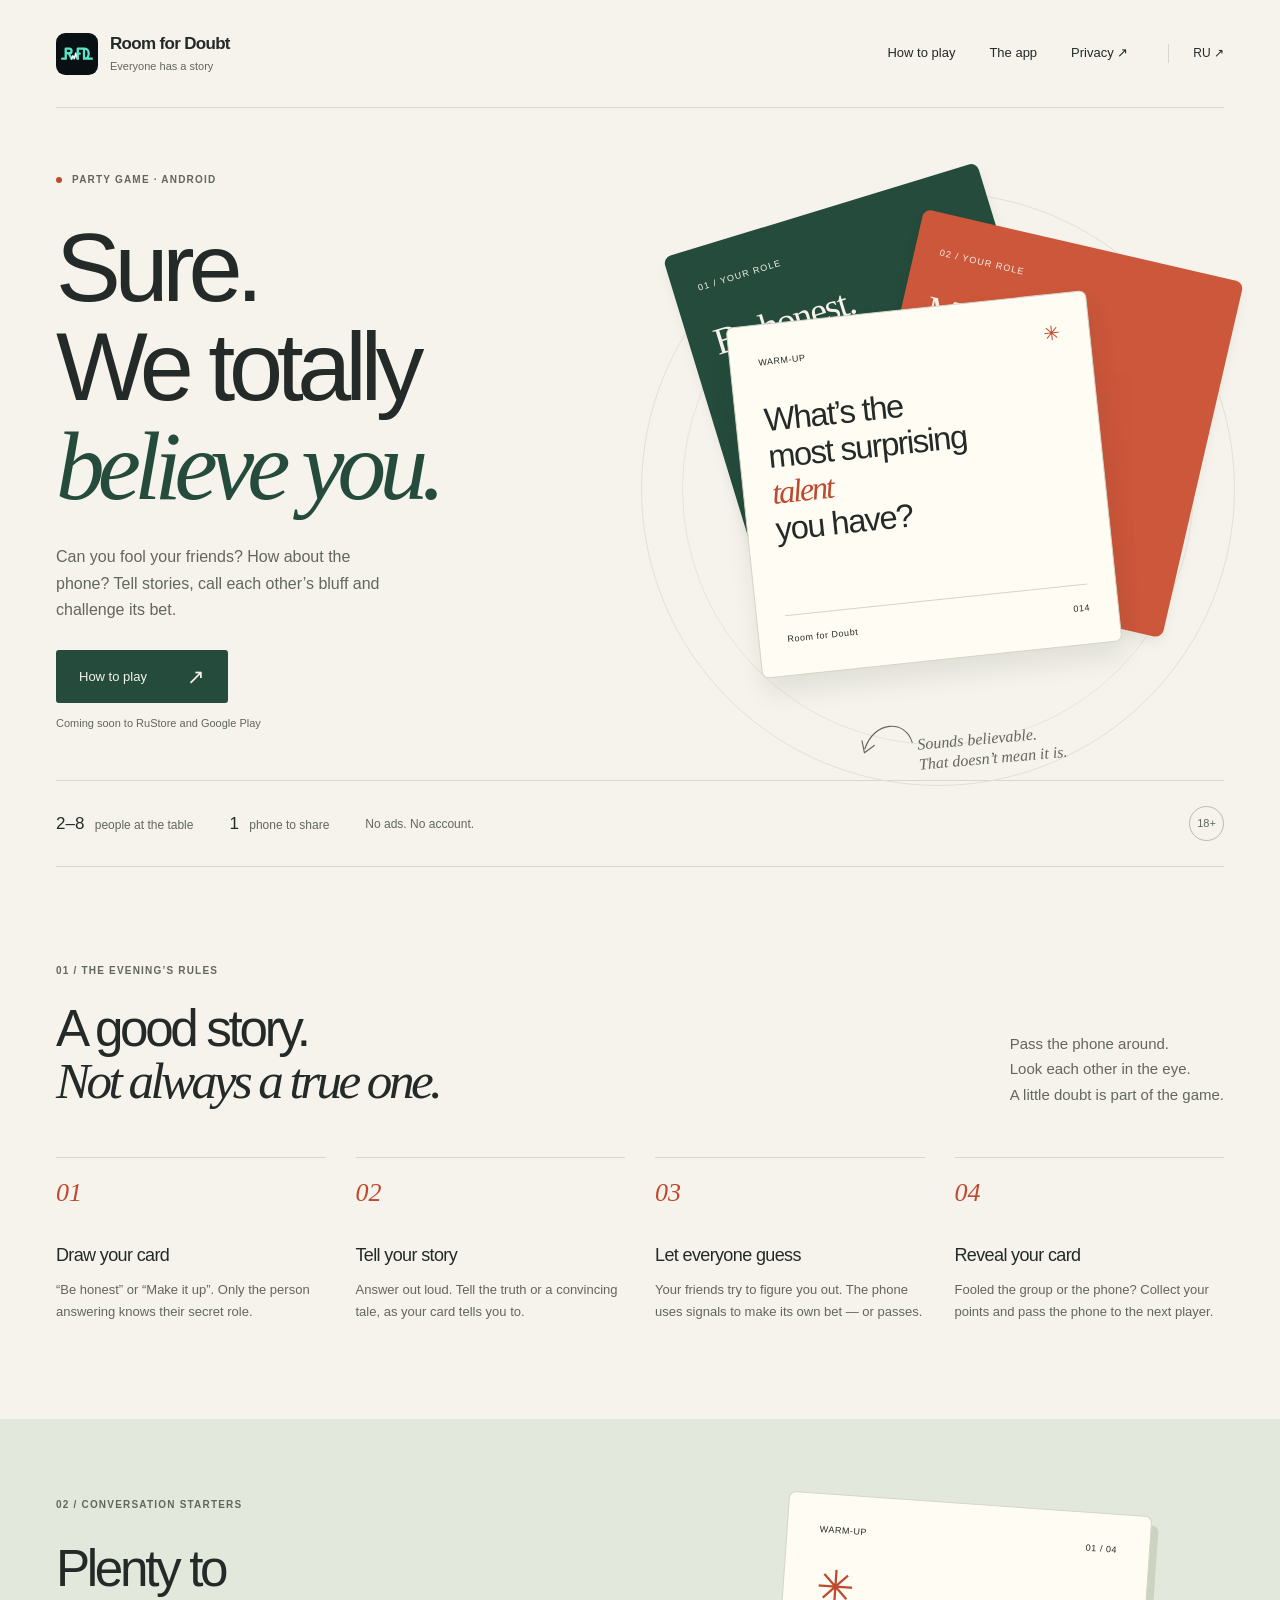
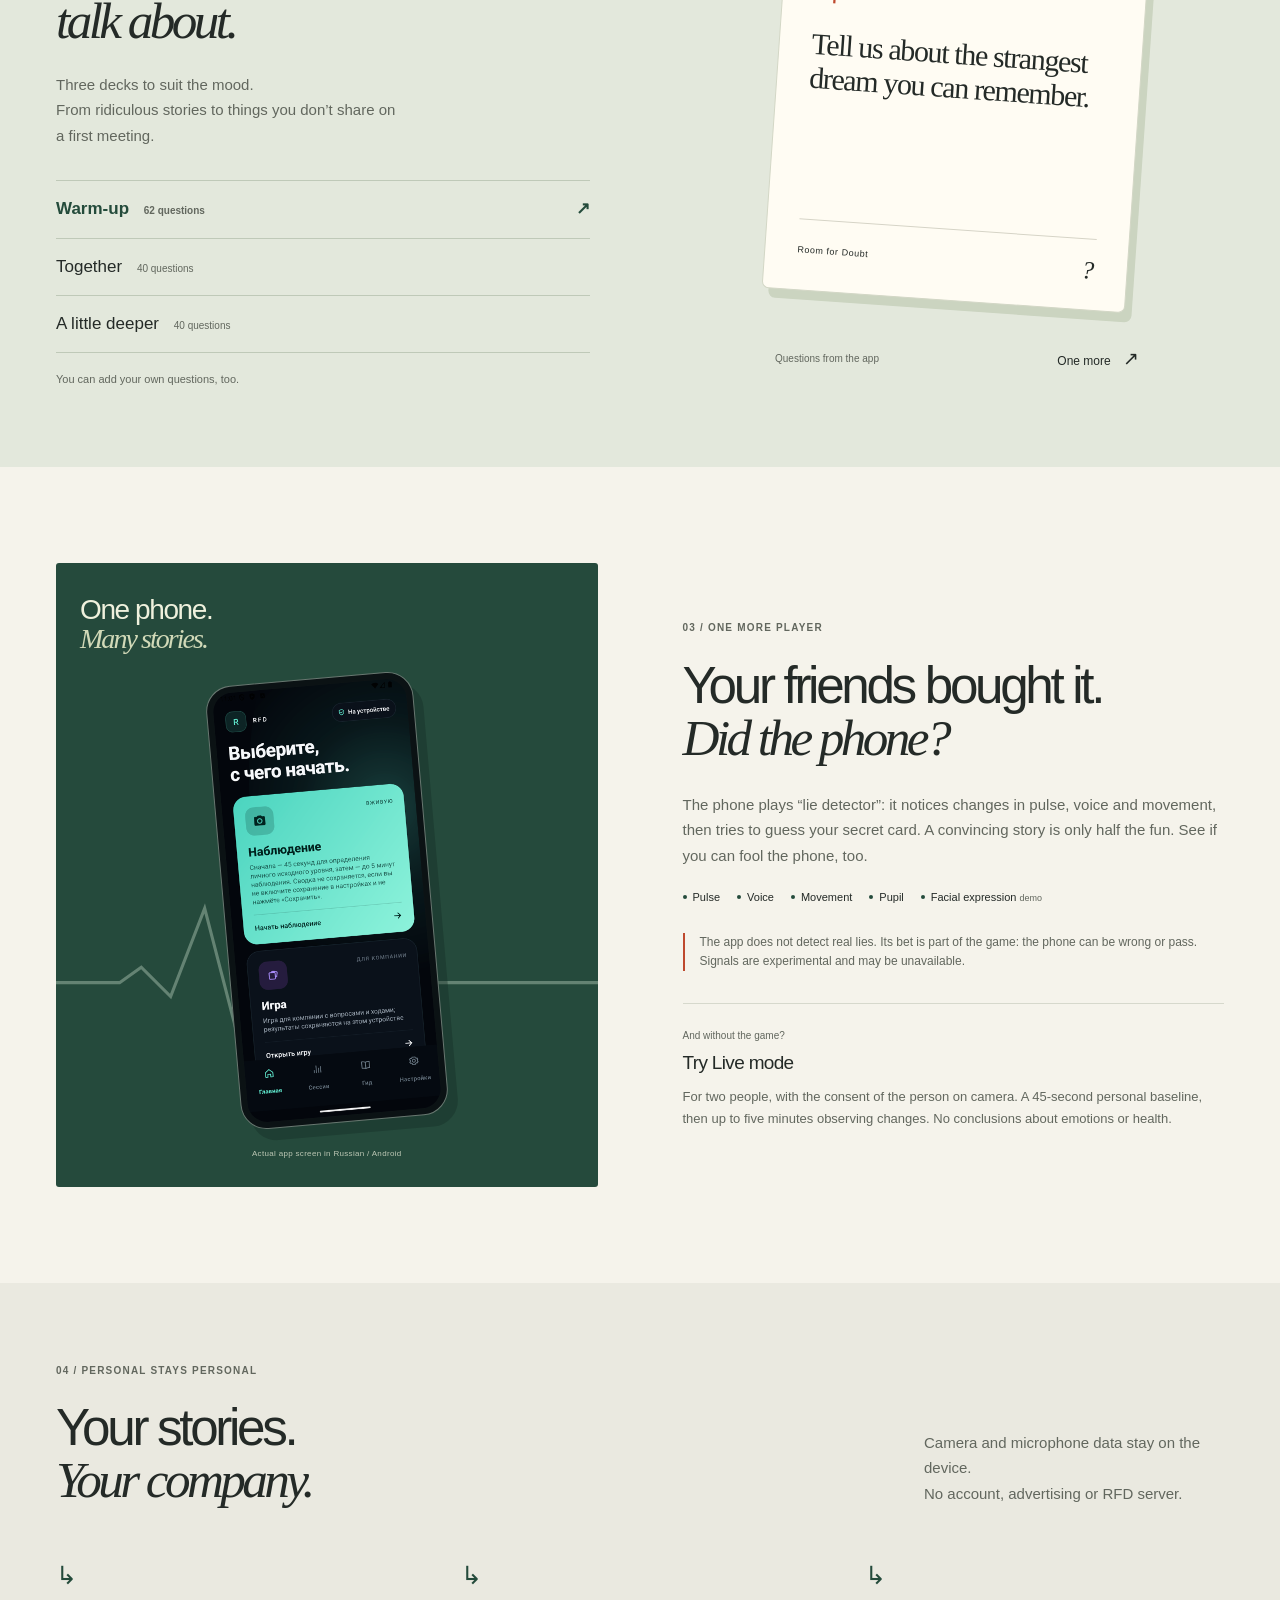
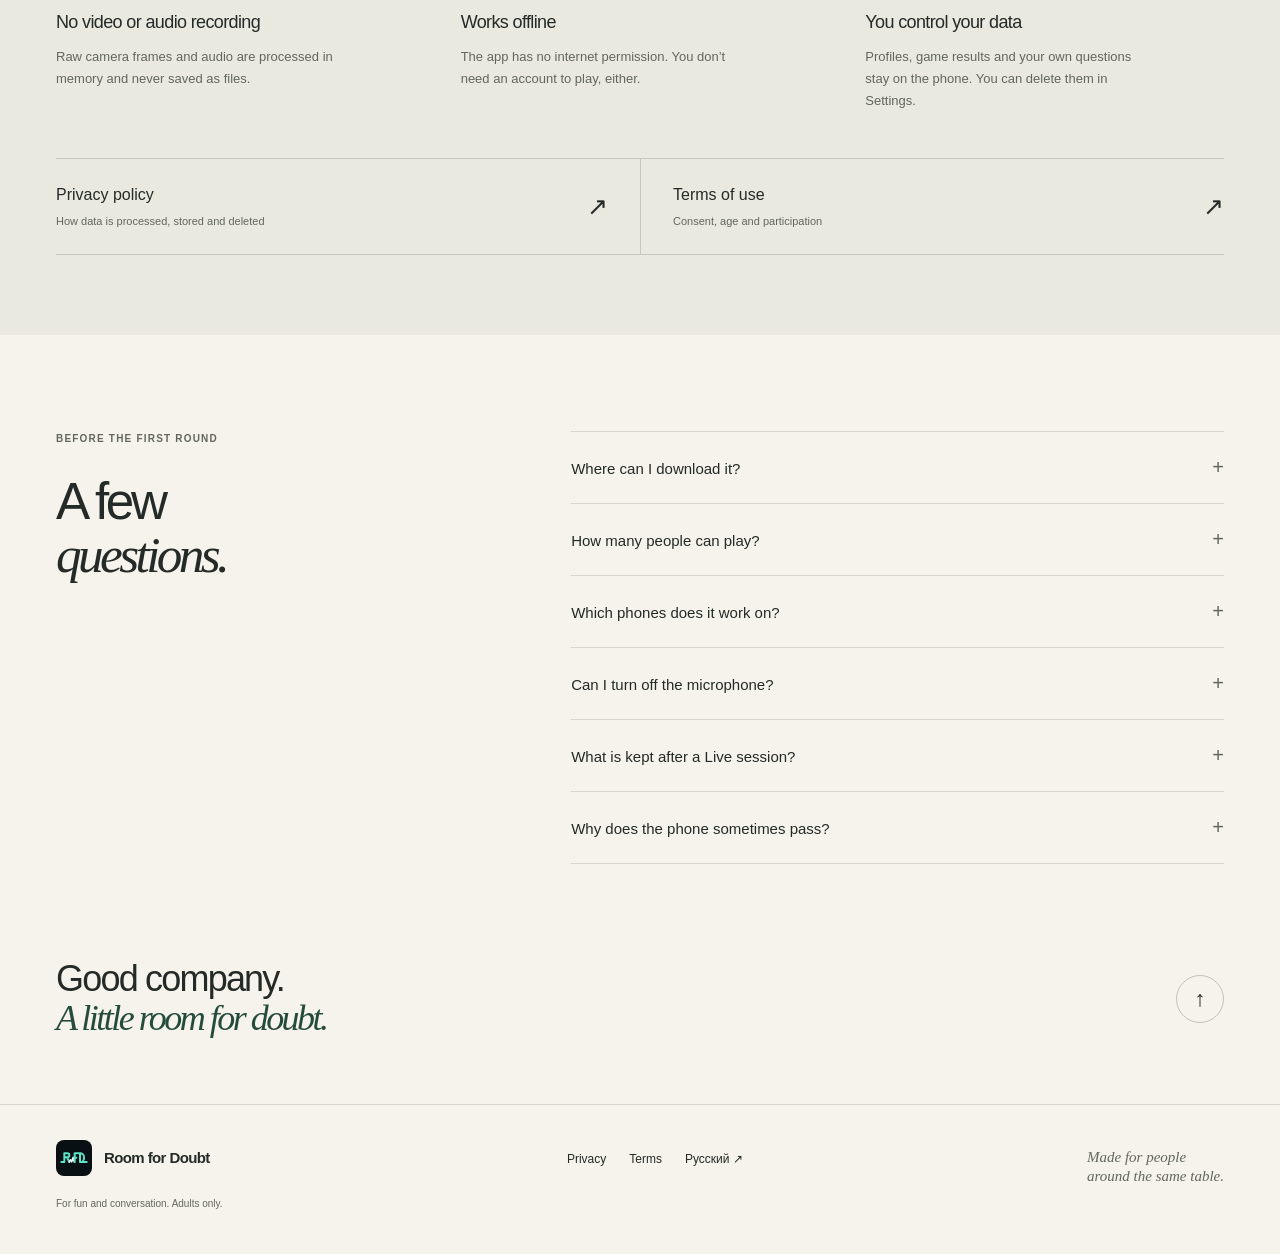
==== en.html @ 17f48a4b "Publish Room for Doubt website in Russian and English" ====
<!doctype html>
<html lang="en">
<head>
  <meta charset="utf-8">
  <meta name="viewport" content="width=device-width, initial-scale=1">
  <meta name="theme-color" content="#f5f3eb">
  <title>Room for Doubt — everyone has a story</title>
  <meta name="description" content="A party game on one phone. Tell stories, guess secret cards and challenge the phone’s bet. 2–8 players, Android, no video or audio recording.">
  <meta property="og:title" content="Room for Doubt — everyone has a story">
  <meta property="og:description" content="One tells a story. The others have their doubts. A party game on one phone.">
  <link rel="icon" href="assets/icon.svg" type="image/svg+xml">
  <link rel="alternate" hreflang="ru" href="index.html">
  <link rel="stylesheet" href="assets/site.css">
  <script src="assets/site.js" defer></script>
</head>
<body>
  <a class="skip-link" href="#main">Skip to content</a>
  <header class="site-header" id="top">
    <div class="wrap nav">
      <a class="brand" href="en.html" aria-label="Room for Doubt — home">
        <img src="assets/icon.svg" width="42" height="42" alt="">
        <span>Room for Doubt<span class="brand-caption">Everyone has a story</span></span>
      </a>
      <nav class="menu" aria-label="Main navigation">
        <a href="#game">How to play</a>
        <a href="#about">The app</a>
        <a href="privacy.html#english">Privacy <span aria-hidden="true">↗</span></a>
      </nav>
      <a class="lang" href="index.html" lang="ru" aria-label="Русская версия">RU <span aria-hidden="true">↗</span></a>
    </div>
  </header>

  <main id="main">
    <section class="hero wrap" aria-labelledby="hero-title">
      <div class="hero-copy">
        <p class="eyebrow"><span class="status-dot" aria-hidden="true"></span> Party game · Android</p>
        <h1 id="hero-title">Sure.<br>We totally<br><em>believe you.</em></h1>
        <p class="hero-description">Can you fool your friends? How about the phone? Tell stories, call each other’s bluff and challenge its bet.</p>
        <a class="button" href="#game">How to play <span aria-hidden="true">↗</span></a>
        <p class="release-note">Coming soon to RuStore and Google Play</p>
      </div>
      <div class="hero-table" aria-label="Game cards: tell the truth, make it up and a sample question">
        <div class="table-orbit" aria-hidden="true"></div>
        <div class="role-card role-truth" aria-hidden="true"><span>01 / Your role</span><strong>Be honest.</strong><span class="role-mark">✳</span></div>
        <div class="role-card role-fiction" aria-hidden="true"><span>02 / Your role</span><strong>Make it up.</strong><span class="role-mark">✳</span></div>
        <div class="hero-question">
          <div class="card-meta"><span>Warm-up</span><span aria-hidden="true">✳</span></div>
          <p>What’s the<br>most surprising<br><em>talent</em><br>you have?</p>
          <div class="card-bottom"><span>Room for Doubt</span><span>014</span></div>
        </div>
        <div class="table-note"><svg viewBox="0 0 76 55" fill="none" aria-hidden="true"><path d="M4 8c1 32 41 40 62 8M53 17l15-6-1 16" stroke="currentColor" stroke-width="1.5" stroke-linecap="round" stroke-linejoin="round"/></svg><span>Sounds believable.<br>That doesn’t mean it is.</span></div>
      </div>
      <div class="hero-facts" aria-label="About the game">
        <span><b>2–8</b> people at the table</span><span><b>1</b> phone to share</span><span>No ads. No account.</span><span class="age">18+</span>
      </div>
    </section>

    <section id="game" class="section wrap">
      <div class="section-heading">
        <div><p class="eyebrow">01 / The evening’s rules</p><h2>A good story.<br><em>Not always a true one.</em></h2></div>
        <p class="section-intro">Pass the phone around.<br>Look each other in the eye.<br>A little doubt is part of the game.</p>
      </div>
      <ol class="rules">
        <li><span class="step-number">01</span><h3>Draw your card</h3><p>“Be honest” or “Make it up”. Only the person answering knows their secret role.</p></li>
        <li><span class="step-number">02</span><h3>Tell your story</h3><p>Answer out loud. Tell the truth or a convincing tale, as your card tells you to.</p></li>
        <li><span class="step-number">03</span><h3>Let everyone guess</h3><p>Your friends try to figure you out. The phone uses signals to make its own bet — or passes.</p></li>
        <li><span class="step-number">04</span><h3>Reveal your card</h3><p>Fooled the group or the phone? Collect your points and pass the phone to the next player.</p></li>
      </ol>
    </section>

    <section class="questions-section" id="questions" aria-labelledby="questions-title">
      <div class="wrap questions-layout">
        <div class="questions-copy">
          <p class="eyebrow">02 / Conversation starters</p>
          <h2 id="questions-title">Plenty to<br><em>talk about.</em></h2>
          <p class="section-intro">Three decks to suit the mood.<br>From ridiculous stories to things you don’t share on a first meeting.</p>
          <div class="deck-choices" aria-label="Choose a question deck" hidden>
            <button type="button" class="deck-choice" data-deck="warmup" aria-pressed="true"><span>Warm-up <small>62 questions</small></span><span aria-hidden="true">↗</span></button>
            <button type="button" class="deck-choice" data-deck="together" aria-pressed="false"><span>Together <small>40 questions</small></span><span aria-hidden="true">↗</span></button>
            <button type="button" class="deck-choice" data-deck="deeper" aria-pressed="false"><span>A little deeper <small>40 questions</small></span><span aria-hidden="true">↗</span></button>
          </div>
          <noscript><p class="no-script-decks">Warm-up — 62 questions<br>Together — 40 questions<br>A little deeper — 40 questions</p></noscript>
          <p class="small-note">You can add your own questions, too.</p>
        </div>
        <div class="question-preview">
          <article class="sample-card" aria-live="polite" aria-atomic="true">
            <div class="card-meta"><span id="sample-deck">Warm-up</span><span id="sample-count">01 / 04</span></div>
            <span class="sample-asterisk" aria-hidden="true">✳</span>
            <p id="sample-question">Tell us about the strangest dream you can remember.</p>
            <div class="card-bottom"><span>Room for Doubt</span><span>?</span></div>
          </article>
          <div class="preview-controls"><span>Questions from the app</span><button class="next-question" type="button" aria-label="Next question" hidden>One more <span aria-hidden="true">↗</span></button></div>
        </div>
      </div>
    </section>

    <section id="about" class="section wrap">
      <div class="app-layout">
        <div class="app-visual">
          <span class="visual-label">One phone.<br><em>Many stories.</em></span>
          <div class="phone"><img src="assets/home-ru.png" alt="Russian app home screen showing Live and Game modes" width="360" height="800" loading="lazy"></div>
          <span class="visual-footnote">Actual app screen in Russian / Android</span>
          <svg class="signal-line" viewBox="0 0 420 110" fill="none" aria-hidden="true"><path d="M0 67h76l14-10 19 19 22-57 22 85 18-38 26 1 18-20 17 20h188" stroke="currentColor" stroke-width="2"/></svg>
        </div>
        <div class="app-copy">
          <p class="eyebrow">03 / One more player</p>
          <h2>Your friends bought it.<br><em>Did the phone?</em></h2>
          <p class="section-intro">The phone plays “lie detector”: it notices changes in pulse, voice and movement, then tries to guess your secret card. A convincing story is only half the fun. See if you can fool the phone, too.</p>
          <div class="signal-list" aria-label="App signals"><span>Pulse</span><span>Voice</span><span>Movement</span><span>Pupil</span><span>Facial expression <small>demo</small></span></div>
          <p class="important-note">The app does not detect real lies. Its bet is part of the game: the phone can be wrong or pass. Signals are experimental and may be unavailable.</p>
          <div class="live-note" id="live"><span class="mini-label">And without the game?</span><h3>Try Live mode</h3><p>For two people, with the consent of the person on camera. A 45-second personal baseline, then up to five minutes observing changes. No conclusions about emotions or health.</p></div>
        </div>
      </div>
    </section>

    <section id="privacy" class="privacy-section">
      <div class="wrap">
        <div class="section-heading"><div><p class="eyebrow">04 / Personal stays personal</p><h2>Your stories.<br><em>Your company.</em></h2></div><p class="section-intro">Camera and microphone data stay on the device.<br>No account, advertising or RFD server.</p></div>
        <div class="privacy-points">
          <div><span class="privacy-symbol" aria-hidden="true">↳</span><h3>No video or audio recording</h3><p>Raw camera frames and audio are processed in memory and never saved as files.</p></div>
          <div><span class="privacy-symbol" aria-hidden="true">↳</span><h3>Works offline</h3><p>The app has no internet permission. You don’t need an account to play, either.</p></div>
          <div><span class="privacy-symbol" aria-hidden="true">↳</span><h3>You control your data</h3><p>Profiles, game results and your own questions stay on the phone. You can delete them in Settings.</p></div>
        </div>
        <div class="document-links"><a href="privacy.html#english"><span>Privacy policy<small>How data is processed, stored and deleted</small></span><span aria-hidden="true">↗</span></a><a href="terms.html#english"><span>Terms of use<small>Consent, age and participation</small></span><span aria-hidden="true">↗</span></a></div>
      </div>
    </section>

    <section id="faq" class="section wrap faq-layout">
      <div><p class="eyebrow">Before the first round</p><h2>A few<br> <em>questions.</em></h2></div>
      <div class="faq">
        <details><summary>Where can I download it?</summary><p>We’re preparing for release on RuStore and Google Play. Download links will appear here when the app is available. It will be free, with no ads.</p></details>
        <details><summary>How many people can play?</summary><p>Two to eight, on one phone. Everyone must be 18 or older and agree to take part.</p></details>
        <details><summary>Which phones does it work on?</summary><p>Android 9 and newer, with a front or rear camera. Even lighting and a steady phone help produce more stable signals.</p></details>
        <details><summary>Can I turn off the microphone?</summary><p>Yes, in Live mode: turn off Voice analysis in Settings. Voice will be marked as off and left out of the summary.</p></details>
        <details><summary>What is kept after a Live session?</summary><p>By default, the summary disappears after the session. To keep it, first enable saving in Settings, then tap Save. Only summary metrics are saved locally, without video or audio.</p></details>
        <details><summary>Why does the phone sometimes pass?</summary><p>Lighting, noise, movement or a face outside the frame can make the data unreliable. When this happens, the app says there isn’t enough data.</p></details>
      </div>
    </section>
    <div class="closing wrap"><span>Good company.<br><em>A little room for doubt.</em></span><a class="back-top" href="#top" aria-label="Back to the top">↑</a></div>
  </main>

  <footer class="site-footer"><div class="wrap footer-content"><div><a class="brand" href="#top"><img src="assets/icon.svg" alt="" width="36" height="36"><span>Room for Doubt</span></a><p>For fun and conversation. Adults only.</p></div><nav aria-label="Documents and language"><a href="privacy.html#english">Privacy</a><a href="terms.html#english">Terms</a><a href="index.html" lang="ru">Русский ↗</a></nav><span class="footer-mark">Made for people<br>around the same table.</span></div></footer>
</body>
</html>
---- assets/site.css ----
:root {
  --paper: #f5f3eb;
  --ink: #242a27;
  --muted: #62675e;
  --line: #d6d8cc;
  --green: #244b3b;
  --sage: #e3e8dc;
  --orange: #be492e;
  --serif: Georgia, "Times New Roman", serif;
  --sans: "Helvetica Neue", Arial, sans-serif;
}
* { box-sizing: border-box; }
html { scroll-behavior: smooth; scroll-padding-top: 32px; }
body { margin: 0; background: var(--paper); color: var(--ink); font: 16px/1.55 var(--sans); -webkit-font-smoothing: antialiased; }
[hidden] { display: none !important; }
a { color: inherit; text-decoration: none; }
button { font: inherit; color: inherit; }
a, button, summary { -webkit-tap-highlight-color: transparent; }
button, summary { cursor: pointer; }
a:focus-visible, button:focus-visible, summary:focus-visible { outline: 3px solid var(--orange); outline-offset: 6px; }
::selection { background: #d9dfbc; color: var(--ink); }
.wrap { width: min(1200px, calc(100% - 112px)); margin-inline: auto; }
h1, h2, h3, p { margin: 0; }
h1, h2, h3 { font-weight: 500; }
h1, h2 { letter-spacing: -.065em; line-height: 1.02; }
h1 { font-size: clamp(72px, 7.6vw, 106px); }
h2 { font-size: clamp(38px, 4vw, 56px); }
h3 { font-size: 21px; letter-spacing: -.035em; line-height: 1.25; }
em { font-family: var(--serif); font-weight: 400; letter-spacing: -.07em; }
.eyebrow { display: flex; align-items: center; gap: 10px; margin-bottom: 30px; color: var(--muted); font-size: 10px; font-weight: 600; letter-spacing: .12em; text-transform: uppercase; }
.skip-link { position: absolute; top: -100px; left: 20px; padding: 12px 18px; z-index: 10; background: var(--green); color: white; }
.skip-link:focus { top: 12px; }
.nav { display: flex; align-items: center; gap: 40px; min-height: 108px; border-bottom: 1px solid var(--line); }
.brand { display: inline-flex; align-items: center; gap: 12px; font-size: 17px; line-height: 1.2; font-weight: 600; letter-spacing: -.04em; }
.brand img { flex: none; }
.brand-caption { display: block; margin-top: 5px; font-size: 11px; font-weight: 400; letter-spacing: 0; color: var(--muted); }
.menu { display: flex; gap: 34px; margin-left: auto; font-size: 13px; }
.menu a, .site-footer nav a { transition: color .15s; }
.menu a:hover, .site-footer nav a:hover { color: var(--orange); }
.lang { padding-left: 24px; border-left: 1px solid var(--line); font-size: 12px; }
.hero { display: grid; grid-template-columns: 1fr 1fr; column-gap: 36px; padding-top: 64px; }
.status-dot { height: 6px; width: 6px; background: var(--orange); border-radius: 50%; }
.hero-copy { padding-bottom: 48px; position: relative; z-index: 1; }
.hero h1 em { color: var(--green); }
.hero-description { max-width: 350px; color: var(--muted); font-size: 16px; line-height: 1.65; margin-top: 28px; }
.button { display: inline-flex; justify-content: space-between; align-items: center; gap: 40px; background: var(--green); color: var(--paper); padding: 16px 23px; border-radius: 3px; margin-top: 27px; font-size: 13px; transition: background .2s, transform .2s; }
.button span { font-size: 21px; line-height: 1; }
.button:hover { background: #173a2b; transform: translateY(-2px); }
.release-note { color: var(--muted); font-size: 11px; margin-top: 12px; }
.hero-table { position: relative; min-width: 0; min-height: 548px; isolation: isolate; }
.table-orbit { position: absolute; width: 105%; aspect-ratio: 1; border: 1px solid #e1e1d6; border-radius: 50%; top: 20px; left: -3%; z-index: -2; }
.table-orbit::after { content: ""; position: absolute; inset: 40px; border: 1px solid #e6e5db; border-radius: 50%; }
.role-card { position: absolute; width: 58%; height: 365px; border-radius: 8px; padding: 25px; color: var(--paper); box-shadow: 0 7px 12px #252a2710; overflow: hidden; }
.role-card > span:first-child { font-size: 9px; text-transform: uppercase; letter-spacing: .13em; }
.role-card strong { display: block; font-family: var(--serif); font-weight: 400; font-size: 38px; margin-top: 17px; letter-spacing: -.04em; }
.role-truth { top: 30px; left: 9%; transform: rotate(-17deg); background: var(--green); }
.role-fiction { top: 69px; right: 3%; transform: rotate(13deg); background: #cc573b; }
.role-mark { display: block; font-size: 200px; line-height: 1.2; margin-top: 15px; opacity: .3; text-align: center; }
.hero-question { position: absolute; top: 136px; left: 15%; width: 64%; height: 353px; display: flex; flex-direction: column; padding: 28px; border-radius: 7px; background: #fffcf3; border: 1px solid #d6d4c7; box-shadow: 2px 15px 24px #242a2718; transform: rotate(-6deg); }
.card-meta, .card-bottom { display: flex; justify-content: space-between; align-items: center; gap: 16px; font-size: 9px; letter-spacing: .06em; }
.card-meta { text-transform: uppercase; }
.hero-question .card-meta > :last-child { font-size: 20px; color: var(--orange); line-height: 1; }
.hero-question > p { font-size: clamp(25px, 2.55vw, 36px); letter-spacing: -.045em; line-height: 1.12; margin-top: 29px; }
.hero-question > p em { color: var(--orange); }
.card-bottom { margin-top: auto; padding-top: 17px; border-top: 1px solid #d6d4c7; }
.table-note { position: absolute; bottom: 9px; left: 35%; display: flex; align-items: center; gap: 4px; transform: rotate(-5deg); white-space: nowrap; color: var(--muted); }
.table-note svg { width: 58px; align-self: flex-start; transform: rotate(170deg); margin-top: -24px; }
.table-note span { font: italic 16px/1.25 var(--serif); }
.hero-facts { grid-column: 1 / -1; display: flex; align-items: center; gap: 36px; min-height: 87px; border-top: 1px solid var(--line); border-bottom: 1px solid var(--line); font-size: 12px; color: var(--muted); }
.hero-facts b { color: var(--ink); font-size: 17px; font-weight: 500; padding-right: 7px; }
.hero-facts .age { margin-left: auto; border: 1px solid #b9bdb1; border-radius: 50%; display: grid; place-items: center; width: 35px; height: 35px; font-size: 11px; }
.section { padding-block: 96px; }
.section-heading { display: flex; align-items: flex-end; justify-content: space-between; gap: 54px; margin-bottom: 50px; }
.section-heading .eyebrow { margin-bottom: 24px; }
.section-intro { font-size: 15px; line-height: 1.7; color: var(--muted); max-width: 350px; }
.rules { display: grid; grid-template-columns: repeat(4, 1fr); gap: 30px; padding: 0; margin: 0; list-style: none; }
.rules li { border-top: 1px solid var(--line); padding-top: 22px; }
.step-number { display: block; color: var(--orange); font: italic 26px/1 var(--serif); margin-bottom: 38px; }
.rules h3 { font-size: 18px; margin-bottom: 12px; }
.rules p { font-size: 13px; color: var(--muted); line-height: 1.7; }
.questions-section { background: var(--sage); padding-block: 78px; }
.questions-layout { display: grid; grid-template-columns: 1fr 1fr; gap: 100px; align-items: center; }
.questions-copy .section-intro { margin-top: 25px; }
.deck-choices { margin-top: 32px; }
.deck-choice { width: 100%; background: transparent; border: 0; border-top: 1px solid #bfc9b8; display: flex; align-items: center; justify-content: space-between; padding: 15px 0; font-size: 17px; text-align: left; gap: 18px; }
.deck-choice:last-child { border-bottom: 1px solid #bfc9b8; }
.deck-choice small { display: inline-block; font-size: 10px; color: var(--muted); margin-left: 10px; }
.deck-choice > span:last-child { opacity: 0; transition: opacity .15s, transform .15s; }
.deck-choice:hover > span:last-child, .deck-choice[aria-pressed="true"] > span:last-child { opacity: 1; }
.deck-choice[aria-pressed="true"] { color: var(--green); font-weight: 600; }
.deck-choice:hover > span:last-child { transform: translate(2px, -2px); }
.small-note { font-size: 11px; margin-top: 18px; color: var(--muted); }
.no-script-decks { margin-top: 28px; }
.question-preview { width: min(100%, 364px); justify-self: center; }
.sample-card { min-height: 398px; padding: 29px 32px 25px; background: #fffcf3; display: flex; flex-direction: column; border: 1px solid #d3d7c6; border-radius: 7px; transform: rotate(4deg); box-shadow: 7px 9px 0 #cbd4c0; }
.sample-asterisk { font-size: 46px; color: var(--orange); line-height: 1; margin-top: 26px; }
.sample-card > p { margin: 18px 0 22px; font: 30px/1.12 var(--serif); letter-spacing: -.045em; }
.sample-card .card-bottom > :last-child { font: italic 25px var(--serif); }
.preview-controls { display: flex; justify-content: space-between; align-items: center; gap: 12px; margin-top: 34px; font-size: 10px; color: var(--muted); }
.next-question { padding: 9px 0 9px 12px; background: transparent; border: 0; font-size: 12px; color: var(--ink); }
.next-question span { font-size: 19px; display: inline-block; margin-left: 9px; transition: transform .15s; }
.next-question:hover span { transform: translate(2px, -2px); }
.app-layout { display: grid; grid-template-columns: 1fr 1fr; gap: 85px; align-items: center; }
.app-visual { position: relative; background: #254a3c; min-height: 624px; border-radius: 3px; overflow: hidden; display: flex; flex-direction: column; align-items: center; padding: 32px 24px 24px; color: #eff1dd; isolation: isolate; }
.visual-label { align-self: flex-start; font-size: 28px; line-height: 1.05; letter-spacing: -.05em; }
.visual-label em { color: #d1d9b8; }
.phone { width: 208px; padding: 6px; margin-top: 25px; background: #0b1214; border: 1px solid #687770; border-radius: 26px; box-shadow: 9px 12px 0 #142c2460; transform: rotate(-5deg); }
.phone img { display: block; width: 100%; height: auto; border-radius: 20px; }
.visual-footnote { font-size: 8px; letter-spacing: .04em; margin-top: 25px; opacity: .75; }
.signal-line { position: absolute; width: 120%; bottom: 22%; left: -10%; color: #87a291; z-index: -1; opacity: .65; }
.app-copy .eyebrow { margin-bottom: 24px; }
.app-copy .section-intro { margin-top: 28px; max-width: none; }
.signal-list { display: flex; flex-wrap: wrap; column-gap: 17px; row-gap: 6px; margin-top: 21px; font-size: 11px; }
.signal-list > span::before { content: ""; display: inline-block; width: 4px; height: 4px; border-radius: 50%; background: var(--green); margin: 0 6px 2px 0; }
.signal-list small { color: var(--muted); font-size: 9px; }
.important-note { font-size: 12px; line-height: 1.6; color: var(--muted); border-left: 2px solid var(--orange); padding-left: 15px; margin-top: 26px; }
.live-note { border-top: 1px solid var(--line); margin-top: 32px; padding-top: 24px; }
.mini-label { display: block; color: var(--muted); font-size: 10px; margin-bottom: 8px; }
.live-note h3 { font-size: 19px; }
.live-note p { font-size: 13px; line-height: 1.65; color: var(--muted); margin-top: 11px; }
.privacy-section { background: #eae9e0; padding-block: 80px; }
.privacy-section .section-intro { max-width: 300px; }
.privacy-points { display: grid; grid-template-columns: repeat(3, 1fr); gap: 46px; margin-bottom: 46px; }
.privacy-symbol { display: block; font-size: 25px; color: var(--green); margin-bottom: 16px; }
.privacy-points h3 { font-size: 18px; margin-bottom: 12px; }
.privacy-points p { font-size: 13px; line-height: 1.7; color: var(--muted); max-width: 290px; }
.document-links { display: grid; grid-template-columns: 1fr 1fr; border-top: 1px solid #c6c8bc; border-bottom: 1px solid #c6c8bc; }
.document-links a { display: flex; justify-content: space-between; align-items: center; gap: 25px; padding: 24px 0; font-size: 16px; }
.document-links a:first-child { padding-right: 32px; }
.document-links a:last-child { border-left: 1px solid #c6c8bc; padding-left: 32px; }
.document-links a > span:last-child { font-size: 25px; transition: transform .15s; }
.document-links a:hover > span:last-child { transform: translate(3px, -3px); }
.document-links small { display: block; font-size: 11px; color: var(--muted); margin-top: 5px; }
.faq-layout { display: grid; grid-template-columns: 1fr 1.5fr; gap: 80px; }
.faq details { border-bottom: 1px solid var(--line); }
.faq details:first-child { border-top: 1px solid var(--line); }
.faq summary { padding: 20px 0; display: flex; justify-content: space-between; align-items: baseline; gap: 20px; list-style: none; font-size: 15px; }
.faq summary::-webkit-details-marker { display: none; }
.faq summary::after { content: "+"; font-size: 20px; font-weight: 300; color: var(--muted); }
.faq details[open] summary::after { content: "−"; }
.faq p { font-size: 13px; line-height: 1.75; color: var(--muted); margin-bottom: 21px; padding-right: 30px; }
.closing { display: flex; justify-content: space-between; align-items: center; gap: 24px; padding-bottom: 66px; }
.closing > span { font-size: 36px; line-height: 1.08; letter-spacing: -.05em; }
.closing em { color: var(--green); }
.back-top { width: 48px; height: 48px; display: grid; place-items: center; border: 1px solid #bfc3b6; border-radius: 50%; font-size: 22px; flex: none; transition: background .15s; }
.back-top:hover { background: var(--sage); }
.site-footer { border-top: 1px solid var(--line); padding-block: 35px 42px; }
.footer-content { display: flex; align-items: flex-start; gap: 45px; justify-content: space-between; }
.site-footer .brand { font-size: 15px; }
.site-footer p { color: var(--muted); font-size: 10px; margin-top: 13px; }
.site-footer nav { display: flex; gap: 23px; font-size: 12px; padding-top: 10px; }
.footer-mark { color: var(--muted); font: italic 15px/1.3 var(--serif); padding-top: 8px; }
@media (min-width: 1500px) { .hero-table { min-height: 580px; } .table-note { bottom: 28px; } }
@media (max-width: 1100px) {
  .wrap { width: calc(100% - 72px); }
  .nav { gap: 26px; }
  .menu { gap: 22px; }
  .hero { gap: 25px; }
  h1 { font-size: 80px; }
  .hero-table { min-height: 542px; }
  .role-card { height: 330px; padding: 20px; }
  .role-card strong { font-size: 29px; }
  .hero-question { height: 322px; padding: 22px; width: 68%; left: 12%; }
  .hero-question > p { font-size: 29px; }
  .table-note { left: 20%; bottom: 25px; }
  .questions-layout { gap: 65px; }
  .app-layout { gap: 50px; }
  .rules { gap: 22px; }
  .section-heading { gap: 30px; }
  .section-heading .section-intro { max-width: 270px; }
  .footer-mark { display: none; }
}
@media (max-width: 800px) {
  .wrap { width: calc(100% - 48px); }
  .nav { min-height: 88px; gap: 20px; }
  .brand { font-size: 15px; }
  .brand img { width: 37px; height: 37px; }
  .menu { gap: 20px; }
  .menu a:not(:last-child) { display: none; }
  .lang { padding-left: 18px; }
  .hero { column-gap: 8px; padding-top: 48px; }
  h1 { font-size: 66px; }
  .hero .eyebrow { font-size: 8px; letter-spacing: .08em; }
  .hero-description { font-size: 14px; }
  .hero-table { min-height: 485px; }
  .role-card { height: 290px; padding: 15px; }
  .role-card strong { font-size: 25px; }
  .role-card > span:first-child { font-size: 7px; }
  .hero-question { height: 290px; padding: 20px; top: 120px; }
  .hero-question > p { font-size: 25px; margin-top: 21px; }
  .card-meta, .card-bottom { font-size: 8px; }
  .table-note { left: 12%; bottom: 20px; }
  .table-note span { font-size: 14px; }
  .hero-facts { gap: 23px; font-size: 10px; }
  .hero-facts b { font-size: 15px; }
  .section { padding-block: 70px; }
  h2 { font-size: 39px; }
  .section-heading { align-items: flex-start; flex-direction: column; gap: 22px; margin-bottom: 35px; }
  .section-heading .section-intro { max-width: 440px; }
  .rules { grid-template-columns: repeat(2, 1fr); gap: 35px; }
  .step-number { margin-bottom: 25px; }
  .questions-layout { gap: 42px; }
  .questions-section { padding-block: 65px; }
  .questions-copy .eyebrow { font-size: 8px; }
  .questions-copy .section-intro { font-size: 13px; }
  .deck-choice { font-size: 14px; }
  .deck-choice small { margin-left: 5px; font-size: 9px; }
  .sample-card { min-height: 360px; padding: 24px; }
  .sample-card > p { font-size: 26px; }
  .sample-asterisk { font-size: 36px; }
  .preview-controls { flex-wrap: wrap; }
  .app-layout { gap: 32px; }
  .app-visual { min-height: 604px; }
  .app-copy .section-intro { font-size: 13px; }
  .app-copy h2 { font-size: 36px; }
  .privacy-section { padding-block: 65px; }
  .privacy-points { gap: 25px; }
  .privacy-points h3 { font-size: 16px; }
  .document-links a { font-size: 14px; }
  .document-links small { font-size: 10px; }
  .faq-layout { grid-template-columns: 1fr 1.55fr; gap: 35px; }
  .faq summary { font-size: 13px; }
}
@media (max-width: 600px) {
  html { scroll-padding-top: 20px; }
  .wrap { width: calc(100% - 40px); }
  .nav { min-height: 80px; gap: 14px; }
  .brand-caption { font-size: 9px; }
  .menu { margin-left: auto; font-size: 10px; }
  .menu a span { display: none; }
  .lang { border: 0; padding-left: 0; font-size: 10px; }
  .hero { grid-template-columns: 1fr; padding-top: 37px; }
  .hero .eyebrow { font-size: 9px; margin-bottom: 23px; }
  h1 { font-size: clamp(65px, 18vw, 91px); line-height: .99; }
  html[lang="en"] h1 { font-size: clamp(56px, 16vw, 80px); }
  .hero h1 { max-width: 460px; }
  .hero-description { max-width: 320px; font-size: 14px; margin-top: 23px; }
  .hero-copy { padding-bottom: 8px; }
  .button { margin-top: 23px; }
  .hero-table { min-height: 465px; width: min(100%, 380px); margin: 10px auto 0; }
  .table-orbit { width: 96%; left: 2%; top: 25px; }
  .role-card { width: 55%; height: 284px; padding: 20px; }
  .role-card > span:first-child { font-size: 7px; }
  .role-card strong { font-size: 29px; }
  .role-truth { left: 13%; top: 34px; }
  .role-fiction { right: 7%; top: 68px; }
  .hero-question { left: 18%; width: 64%; top: 115px; height: 296px; padding: 23px; }
  .hero-question > p { font-size: 28px; }
  .table-note { left: 28%; bottom: 0; }
  .table-note span { font-size: 14px; }
  .table-note svg { width: 45px; }
  .hero-facts { display: grid; grid-template-columns: 1fr auto; gap: 12px; padding-block: 20px; margin-top: 21px; font-size: 11px; }
  .hero-facts .age { width: 29px; height: 29px; font-size: 10px; }
  .hero-facts > span:nth-child(2) { text-align: right; }
  .hero-facts b { font-size: 16px; }
  .section { padding-block: 61px; }
  .eyebrow { font-size: 9px; margin-bottom: 23px; }
  h2 { font-size: clamp(34px, 9.3vw, 47px); }
  .section-heading { gap: 24px; }
  .section-intro { font-size: 14px; }
  .rules { gap: 29px 22px; }
  .rules h3 { font-size: 17px; }
  .rules p { font-size: 12px; line-height: 1.7; }
  .step-number { font-size: 25px; margin-bottom: 22px; }
  .questions-section { padding-block: 57px; }
  .questions-layout { grid-template-columns: 1fr; gap: 43px; }
  .questions-copy .eyebrow { font-size: 9px; }
  .questions-copy .section-intro { font-size: 14px; max-width: 320px; }
  .deck-choices { margin-top: 25px; }
  .deck-choice { font-size: 17px; padding-block: 15px; }
  .deck-choice small { margin-left: 10px; font-size: 10px; }
  .question-preview { width: min(85%, 335px); }
  .sample-card { min-height: 365px; padding: 26px; }
  .sample-card > p { font-size: 29px; }
  .sample-asterisk { margin-top: 22px; }
  .preview-controls { margin-top: 28px; }
  .app-layout { display: flex; flex-direction: column-reverse; gap: 35px; }
  .app-copy h2 { font-size: clamp(34px, 9.3vw, 47px); }
  .app-copy .section-intro { font-size: 14px; }
  .app-visual { width: 100%; min-height: 610px; }
  .visual-label { font-size: 29px; }
  .phone { width: 205px; }
  .privacy-section { padding-block: 57px; }
  .privacy-points { grid-template-columns: 1fr; gap: 27px; margin-bottom: 33px; }
  .privacy-points > div { position: relative; padding-left: 31px; }
  .privacy-symbol { position: absolute; top: -6px; left: 0; }
  .privacy-points h3 { font-size: 18px; margin-bottom: 8px; }
  .privacy-points p { max-width: none; font-size: 13px; }
  .document-links { grid-template-columns: 1fr; }
  .document-links a { font-size: 15px; padding: 22px 0 !important; }
  .document-links a:last-child { border-left: 0; border-top: 1px solid #c6c8bc; }
  .document-links small { font-size: 10px; }
  .faq-layout { grid-template-columns: 1fr; gap: 31px; }
  .faq-layout h2 br { display: none; }
  .faq summary { font-size: 14px; }
  .closing { padding-bottom: 40px; }
  .closing > span { font-size: 25px; }
  .back-top { width: 40px; height: 40px; font-size: 20px; }
  .footer-content { flex-wrap: wrap; gap: 27px; }
  .site-footer { padding-block: 28px 35px; }
  .site-footer nav { padding: 0; font-size: 12px; gap: 26px; }
}
@media (max-width: 360px) {
  .wrap { width: calc(100% - 32px); }
  .brand { font-size: 13px; gap: 8px; }
  .brand img { width: 32px; height: 32px; }
  .brand-caption { font-size: 8px; }
  .hero-question > p { font-size: 25px; }
  .hero-table { min-height: 450px; }
  .table-note { left: 18%; }
  .rules { gap: 26px 17px; }
  .rules h3 { font-size: 15px; }
  .sample-card > p { font-size: 26px; }
}
@media (prefers-reduced-motion: reduce) {
  html { scroll-behavior: auto; }
  *, *::before, *::after { transition: none !important; }
}
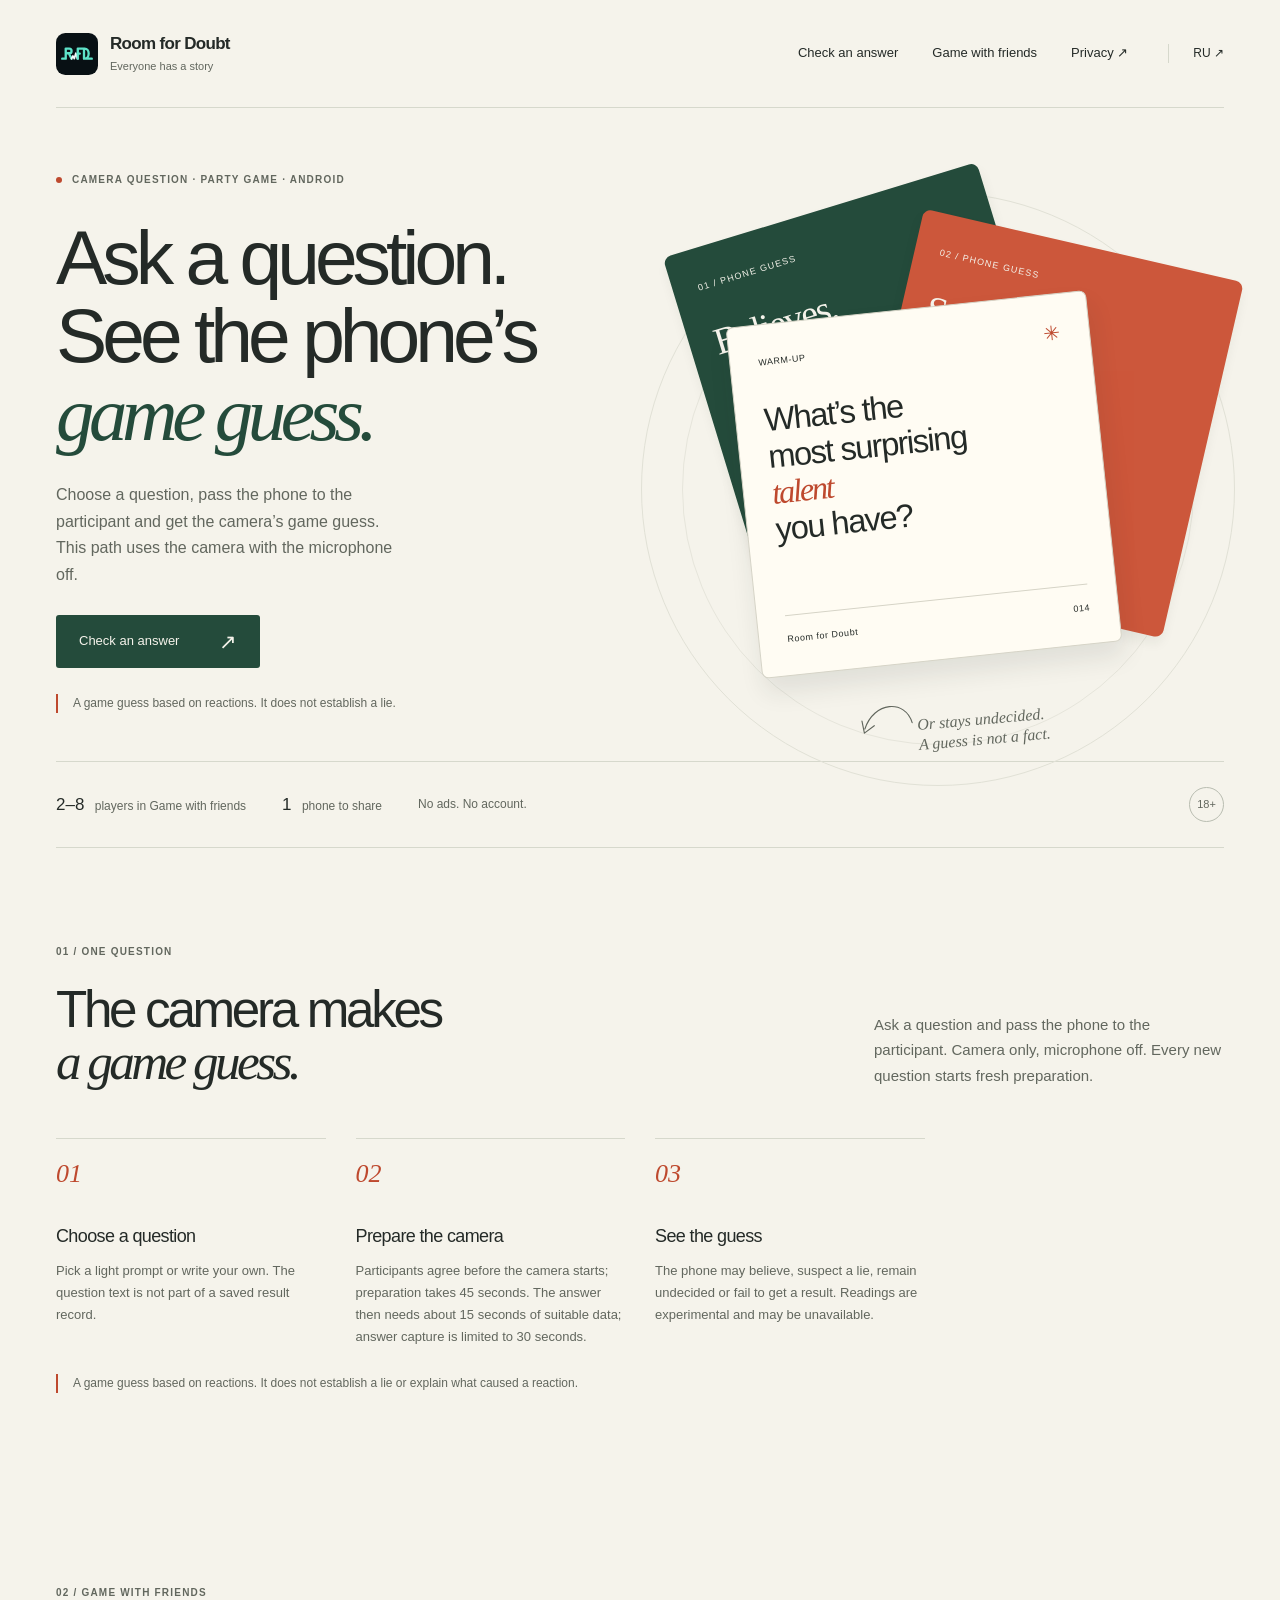
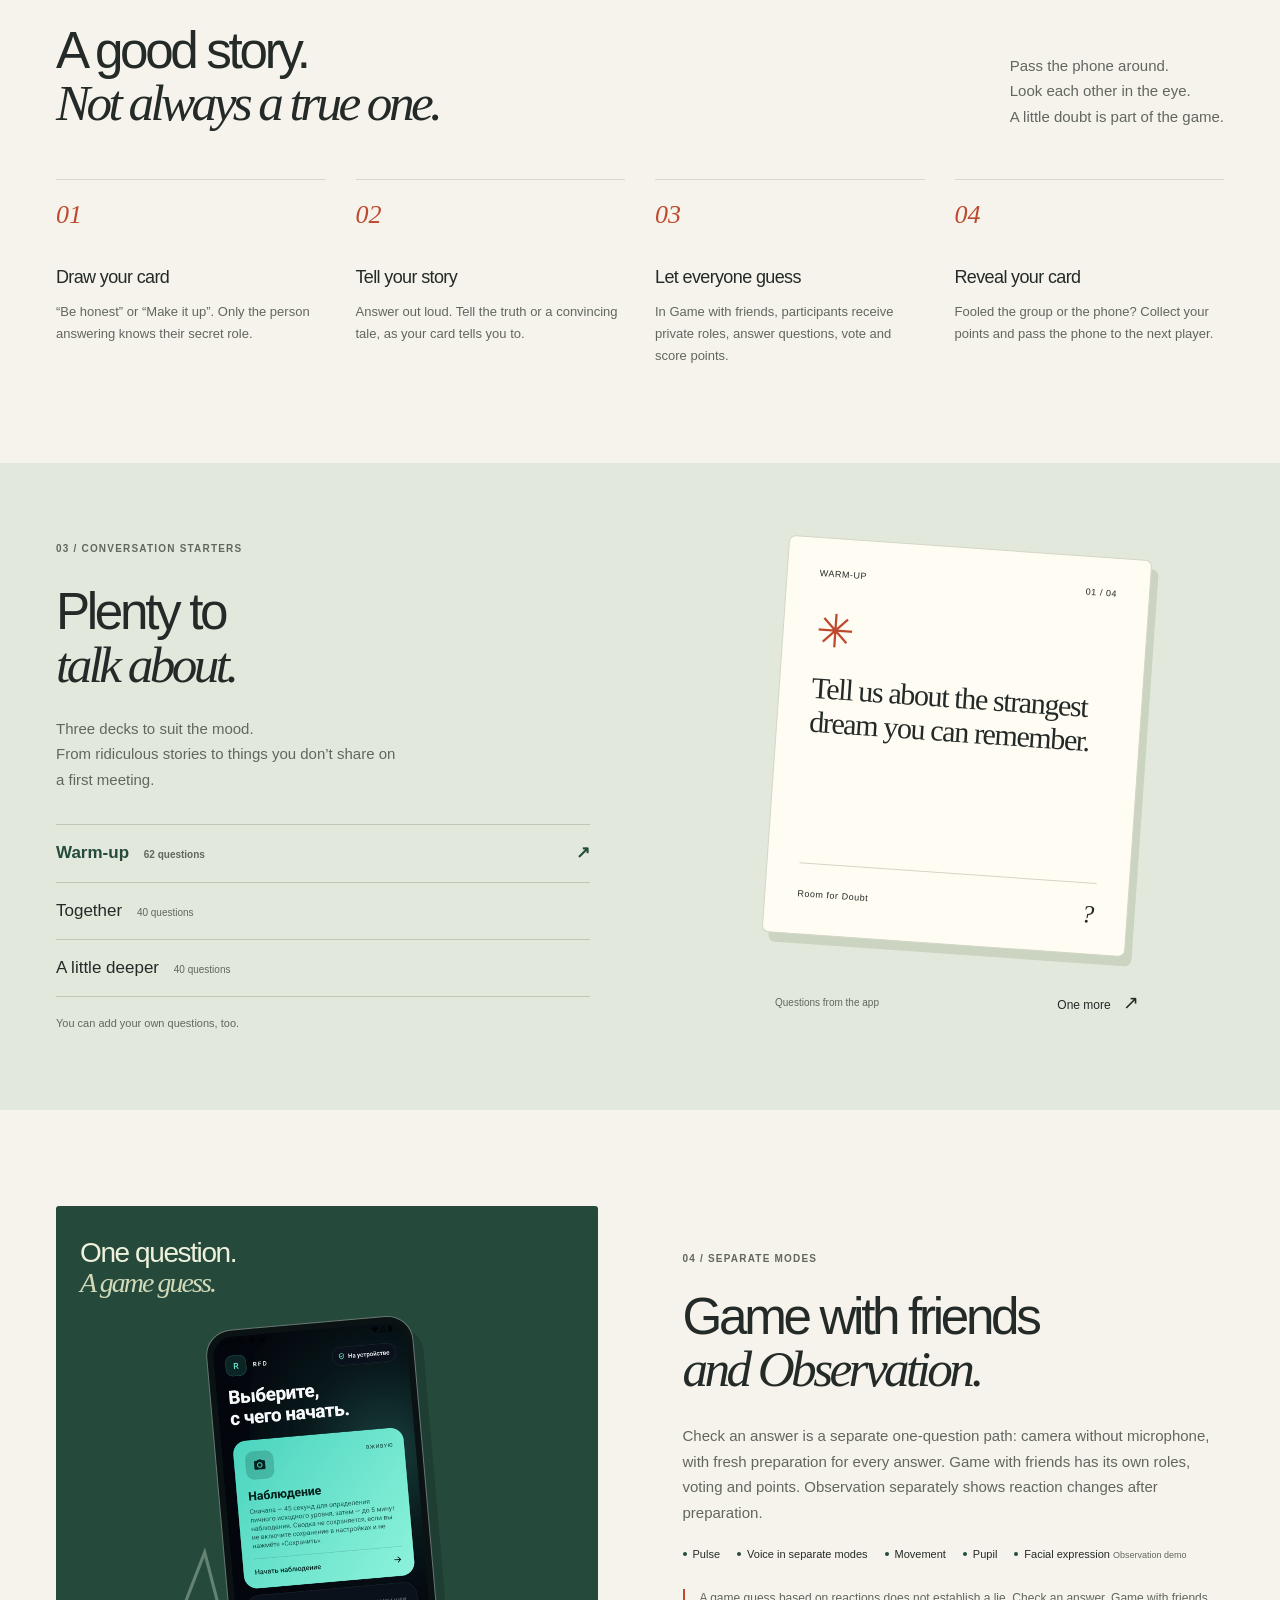
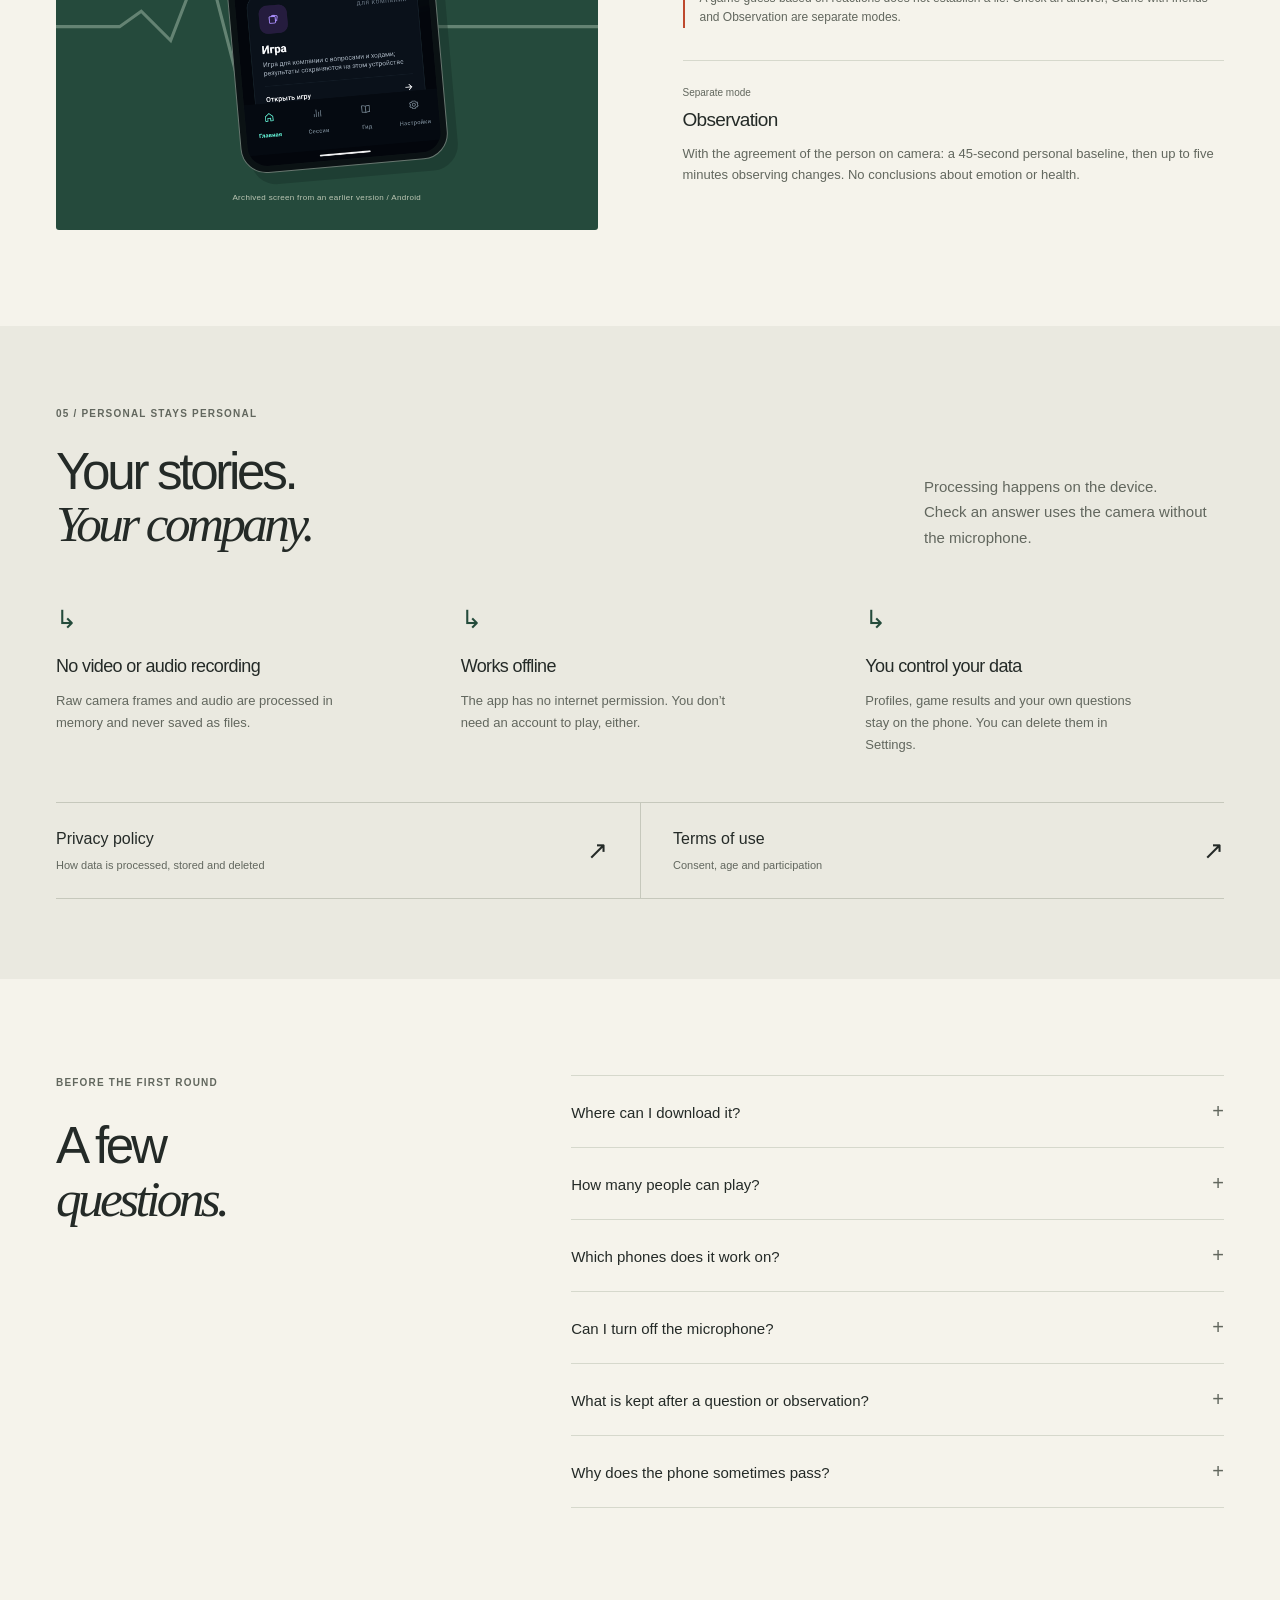
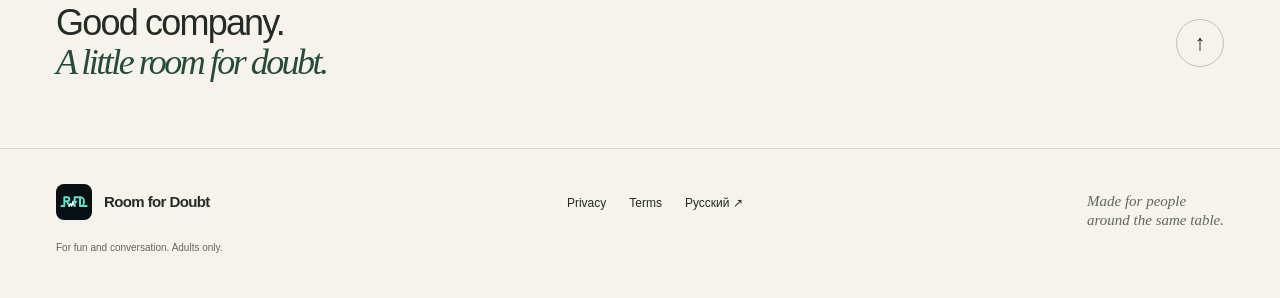
==== commit f67446bf: "Align website and privacy copy with RFD 1.1 camera questions" ====
--- a/en.html
+++ b/en.html
@@ -5,12 +5,12 @@
   <meta name="viewport" content="width=device-width, initial-scale=1">
   <meta name="theme-color" content="#f5f3eb">
   <title>Room for Doubt — everyone has a story</title>
-  <meta name="description" content="A party game on one phone. Tell stories, guess secret cards and challenge the phone’s bet. 2–8 players, Android, no video or audio recording.">
+  <meta name="description" content="Ask a question, answer on camera and see the phone’s game guess. Game with friends and Observation are separate paths. Android, no account.">
   <meta property="og:title" content="Room for Doubt — everyone has a story">
-  <meta property="og:description" content="One tells a story. The others have their doubts. A party game on one phone.">
+  <meta property="og:description" content="One question, camera without microphone, and the phone’s game guess. Game with friends and Observation are available separately.">
   <link rel="icon" href="assets/icon.svg" type="image/svg+xml">
   <link rel="alternate" hreflang="ru" href="index.html">
-  <link rel="stylesheet" href="assets/site.css">
+  <link rel="stylesheet" href="assets/site.css?v=1.1-2">
   <script src="assets/site.js" defer></script>
 </head>
 <body>
@@ -22,8 +22,8 @@
         <span>Room for Doubt<span class="brand-caption">Everyone has a story</span></span>
       </a>
       <nav class="menu" aria-label="Main navigation">
-        <a href="#game">How to play</a>
-        <a href="#about">The app</a>
+        <a href="#quick">Check an answer</a>
+        <a href="#game">Game with friends</a>
         <a href="privacy.html#english">Privacy <span aria-hidden="true">↗</span></a>
       </nav>
       <a class="lang" href="index.html" lang="ru" aria-label="Русская версия">RU <span aria-hidden="true">↗</span></a>
@@ -33,37 +33,50 @@
   <main id="main">
     <section class="hero wrap" aria-labelledby="hero-title">
       <div class="hero-copy">
-        <p class="eyebrow"><span class="status-dot" aria-hidden="true"></span> Party game · Android</p>
-        <h1 id="hero-title">Sure.<br>We totally<br><em>believe you.</em></h1>
-        <p class="hero-description">Can you fool your friends? How about the phone? Tell stories, call each other’s bluff and challenge its bet.</p>
-        <a class="button" href="#game">How to play <span aria-hidden="true">↗</span></a>
-        <p class="release-note">Coming soon to RuStore and Google Play</p>
+        <p class="eyebrow"><span class="status-dot" aria-hidden="true"></span> Camera question · Party game · Android</p>
+        <h1 id="hero-title">Ask a question.<br>See the phone’s<br><em>game guess.</em></h1>
+        <p class="hero-description">Choose a question, pass the phone to the participant and get the camera’s game guess. This path uses the camera with the microphone off.</p>
+        <a class="button" href="#quick">Check an answer <span aria-hidden="true">↗</span></a>
+        <p class="important-note">A game guess based on reactions. It does not establish a lie.</p>
       </div>
-      <div class="hero-table" aria-label="Game cards: tell the truth, make it up and a sample question">
+      <div class="hero-table" aria-label="Phone guess examples and a sample question">
         <div class="table-orbit" aria-hidden="true"></div>
-        <div class="role-card role-truth" aria-hidden="true"><span>01 / Your role</span><strong>Be honest.</strong><span class="role-mark">✳</span></div>
-        <div class="role-card role-fiction" aria-hidden="true"><span>02 / Your role</span><strong>Make it up.</strong><span class="role-mark">✳</span></div>
+        <div class="role-card role-truth" aria-hidden="true"><span>01 / Phone guess</span><strong>Believes.</strong><span class="role-mark">✳</span></div>
+        <div class="role-card role-fiction" aria-hidden="true"><span>02 / Phone guess</span><strong>Suspects.</strong><span class="role-mark">✳</span></div>
         <div class="hero-question">
           <div class="card-meta"><span>Warm-up</span><span aria-hidden="true">✳</span></div>
           <p>What’s the<br>most surprising<br><em>talent</em><br>you have?</p>
           <div class="card-bottom"><span>Room for Doubt</span><span>014</span></div>
         </div>
-        <div class="table-note"><svg viewBox="0 0 76 55" fill="none" aria-hidden="true"><path d="M4 8c1 32 41 40 62 8M53 17l15-6-1 16" stroke="currentColor" stroke-width="1.5" stroke-linecap="round" stroke-linejoin="round"/></svg><span>Sounds believable.<br>That doesn’t mean it is.</span></div>
+        <div class="table-note"><svg viewBox="0 0 76 55" fill="none" aria-hidden="true"><path d="M4 8c1 32 41 40 62 8M53 17l15-6-1 16" stroke="currentColor" stroke-width="1.5" stroke-linecap="round" stroke-linejoin="round"/></svg><span>Or stays undecided.<br>A guess is not a fact.</span></div>
       </div>
       <div class="hero-facts" aria-label="About the game">
-        <span><b>2–8</b> people at the table</span><span><b>1</b> phone to share</span><span>No ads. No account.</span><span class="age">18+</span>
+        <span><b>2–8</b> players in Game with friends</span><span><b>1</b> phone to share</span><span>No ads. No account.</span><span class="age">18+</span>
       </div>
+    </section>
+
+    <section id="quick" class="section wrap">
+      <div class="section-heading">
+        <div><p class="eyebrow">01 / One question</p><h2>The camera makes<br><em>a game guess.</em></h2></div>
+        <p class="section-intro">Ask a question and pass the phone to the participant. Camera only, microphone off. Every new question starts fresh preparation.</p>
+      </div>
+      <ol class="rules">
+        <li><span class="step-number">01</span><h3>Choose a question</h3><p>Pick a light prompt or write your own. The question text is not part of a saved result record.</p></li>
+        <li><span class="step-number">02</span><h3>Prepare the camera</h3><p>Participants agree before the camera starts; preparation takes 45 seconds. The answer then needs about 15 seconds of suitable data; answer capture is limited to 30 seconds.</p></li>
+        <li><span class="step-number">03</span><h3>See the guess</h3><p>The phone may believe, suspect a lie, remain undecided or fail to get a result. Readings are experimental and may be unavailable.</p></li>
+      </ol>
+      <p class="important-note">A game guess based on reactions. It does not establish a lie or explain what caused a reaction.</p>
     </section>
 
     <section id="game" class="section wrap">
       <div class="section-heading">
-        <div><p class="eyebrow">01 / The evening’s rules</p><h2>A good story.<br><em>Not always a true one.</em></h2></div>
+        <div><p class="eyebrow">02 / Game with friends</p><h2>A good story.<br><em>Not always a true one.</em></h2></div>
         <p class="section-intro">Pass the phone around.<br>Look each other in the eye.<br>A little doubt is part of the game.</p>
       </div>
       <ol class="rules">
         <li><span class="step-number">01</span><h3>Draw your card</h3><p>“Be honest” or “Make it up”. Only the person answering knows their secret role.</p></li>
         <li><span class="step-number">02</span><h3>Tell your story</h3><p>Answer out loud. Tell the truth or a convincing tale, as your card tells you to.</p></li>
-        <li><span class="step-number">03</span><h3>Let everyone guess</h3><p>Your friends try to figure you out. The phone uses signals to make its own bet — or passes.</p></li>
+        <li><span class="step-number">03</span><h3>Let everyone guess</h3><p>In Game with friends, participants receive private roles, answer questions, vote and score points.</p></li>
         <li><span class="step-number">04</span><h3>Reveal your card</h3><p>Fooled the group or the phone? Collect your points and pass the phone to the next player.</p></li>
       </ol>
     </section>
@@ -71,7 +84,7 @@
     <section class="questions-section" id="questions" aria-labelledby="questions-title">
       <div class="wrap questions-layout">
         <div class="questions-copy">
-          <p class="eyebrow">02 / Conversation starters</p>
+          <p class="eyebrow">03 / Conversation starters</p>
           <h2 id="questions-title">Plenty to<br><em>talk about.</em></h2>
           <p class="section-intro">Three decks to suit the mood.<br>From ridiculous stories to things you don’t share on a first meeting.</p>
           <div class="deck-choices" aria-label="Choose a question deck" hidden>
@@ -97,25 +110,25 @@
     <section id="about" class="section wrap">
       <div class="app-layout">
         <div class="app-visual">
-          <span class="visual-label">One phone.<br><em>Many stories.</em></span>
-          <div class="phone"><img src="assets/home-ru.png" alt="Russian app home screen showing Live and Game modes" width="360" height="800" loading="lazy"></div>
-          <span class="visual-footnote">Actual app screen in Russian / Android</span>
+          <span class="visual-label">One question.<br><em>A game guess.</em></span>
+          <div class="phone"><img src="assets/home-ru.png" alt="Earlier app home screen, from before the Check an answer path" width="360" height="800" loading="lazy"></div>
+          <span class="visual-footnote">Archived screen from an earlier version / Android</span>
           <svg class="signal-line" viewBox="0 0 420 110" fill="none" aria-hidden="true"><path d="M0 67h76l14-10 19 19 22-57 22 85 18-38 26 1 18-20 17 20h188" stroke="currentColor" stroke-width="2"/></svg>
         </div>
         <div class="app-copy">
-          <p class="eyebrow">03 / One more player</p>
-          <h2>Your friends bought it.<br><em>Did the phone?</em></h2>
-          <p class="section-intro">The phone plays “lie detector”: it notices changes in pulse, voice and movement, then tries to guess your secret card. A convincing story is only half the fun. See if you can fool the phone, too.</p>
-          <div class="signal-list" aria-label="App signals"><span>Pulse</span><span>Voice</span><span>Movement</span><span>Pupil</span><span>Facial expression <small>demo</small></span></div>
-          <p class="important-note">The app does not detect real lies. Its bet is part of the game: the phone can be wrong or pass. Signals are experimental and may be unavailable.</p>
-          <div class="live-note" id="live"><span class="mini-label">And without the game?</span><h3>Try Live mode</h3><p>For two people, with the consent of the person on camera. A 45-second personal baseline, then up to five minutes observing changes. No conclusions about emotions or health.</p></div>
+          <p class="eyebrow">04 / Separate modes</p>
+          <h2>Game with friends<br><em>and Observation.</em></h2>
+          <p class="section-intro">Check an answer is a separate one-question path: camera without microphone, with fresh preparation for every answer. Game with friends has its own roles, voting and points. Observation separately shows reaction changes after preparation.</p>
+          <div class="signal-list" aria-label="Signals in separate modes"><span>Pulse</span><span>Voice in separate modes</span><span>Movement</span><span>Pupil</span><span>Facial expression <small>Observation demo</small></span></div>
+          <p class="important-note">A game guess based on reactions does not establish a lie. Check an answer, Game with friends and Observation are separate modes.</p>
+          <div class="live-note" id="live"><span class="mini-label">Separate mode</span><h3>Observation</h3><p>With the agreement of the person on camera: a 45-second personal baseline, then up to five minutes observing changes. No conclusions about emotion or health.</p></div>
         </div>
       </div>
     </section>
 
     <section id="privacy" class="privacy-section">
       <div class="wrap">
-        <div class="section-heading"><div><p class="eyebrow">04 / Personal stays personal</p><h2>Your stories.<br><em>Your company.</em></h2></div><p class="section-intro">Camera and microphone data stay on the device.<br>No account, advertising or RFD server.</p></div>
+        <div class="section-heading"><div><p class="eyebrow">05 / Personal stays personal</p><h2>Your stories.<br><em>Your company.</em></h2></div><p class="section-intro">Processing happens on the device.<br>Check an answer uses the camera without the microphone.</p></div>
         <div class="privacy-points">
           <div><span class="privacy-symbol" aria-hidden="true">↳</span><h3>No video or audio recording</h3><p>Raw camera frames and audio are processed in memory and never saved as files.</p></div>
           <div><span class="privacy-symbol" aria-hidden="true">↳</span><h3>Works offline</h3><p>The app has no internet permission. You don’t need an account to play, either.</p></div>
@@ -128,11 +141,11 @@
     <section id="faq" class="section wrap faq-layout">
       <div><p class="eyebrow">Before the first round</p><h2>A few<br> <em>questions.</em></h2></div>
       <div class="faq">
-        <details><summary>Where can I download it?</summary><p>We’re preparing for release on RuStore and Google Play. Download links will appear here when the app is available. It will be free, with no ads.</p></details>
+        <details><summary>Where can I download it?</summary><p>Availability depends on the store. RuStore: version 1.0 is published. Google Play: tester recruitment is ongoing.</p></details>
         <details><summary>How many people can play?</summary><p>Two to eight, on one phone. Everyone must be 18 or older and agree to take part.</p></details>
         <details><summary>Which phones does it work on?</summary><p>Android 9 and newer, with a front or rear camera. Even lighting and a steady phone help produce more stable signals.</p></details>
-        <details><summary>Can I turn off the microphone?</summary><p>Yes, in Live mode: turn off Voice analysis in Settings. Voice will be marked as off and left out of the summary.</p></details>
-        <details><summary>What is kept after a Live session?</summary><p>By default, the summary disappears after the session. To keep it, first enable saving in Settings, then tap Save. Only summary metrics are saved locally, without video or audio.</p></details>
+        <details><summary>Can I turn off the microphone?</summary><p>Yes. The primary Check an answer path has the microphone off. In the separate Observation mode, turn off Voice analysis in Settings; that does not change other paths.</p></details>
+        <details><summary>What is kept after a question or observation?</summary><p>The shared summary-saving preference is off by default. If enabled, each Check an answer result still requires a separate Save action. Game with friends and Observation are separate modes. The record keeps the format and rule versions, time and duration, outcome, any no-result reason and the names of participating factors — without the question text, name or sensor values. An Observation summary also requires a separate Save action.</p></details>
         <details><summary>Why does the phone sometimes pass?</summary><p>Lighting, noise, movement or a face outside the frame can make the data unreliable. When this happens, the app says there isn’t enough data.</p></details>
       </div>
     </section>
--- a/assets/site.css
+++ b/assets/site.css
@@ -41,6 +41,7 @@
 .hero { display: grid; grid-template-columns: 1fr 1fr; column-gap: 36px; padding-top: 64px; }
 .status-dot { height: 6px; width: 6px; background: var(--orange); border-radius: 50%; }
 .hero-copy { padding-bottom: 48px; position: relative; z-index: 1; }
+.hero h1 { font-size: clamp(44px, 6vw, 84px); }
 .hero h1 em { color: var(--green); }
 .hero-description { max-width: 350px; color: var(--muted); font-size: 16px; line-height: 1.65; margin-top: 28px; }
 .button { display: inline-flex; justify-content: space-between; align-items: center; gap: 40px; background: var(--green); color: var(--paper); padding: 16px 23px; border-radius: 3px; margin-top: 27px; font-size: 13px; transition: background .2s, transform .2s; }
@@ -233,7 +234,7 @@
   .hero .eyebrow { font-size: 9px; margin-bottom: 23px; }
   h1 { font-size: clamp(65px, 18vw, 91px); line-height: .99; }
   html[lang="en"] h1 { font-size: clamp(56px, 16vw, 80px); }
-  .hero h1 { max-width: 460px; }
+  .hero h1 { max-width: 460px; font-size: clamp(44px, 14vw, 70px); }
   .hero-description { max-width: 320px; font-size: 14px; margin-top: 23px; }
   .hero-copy { padding-bottom: 8px; }
   .button { margin-top: 23px; }
